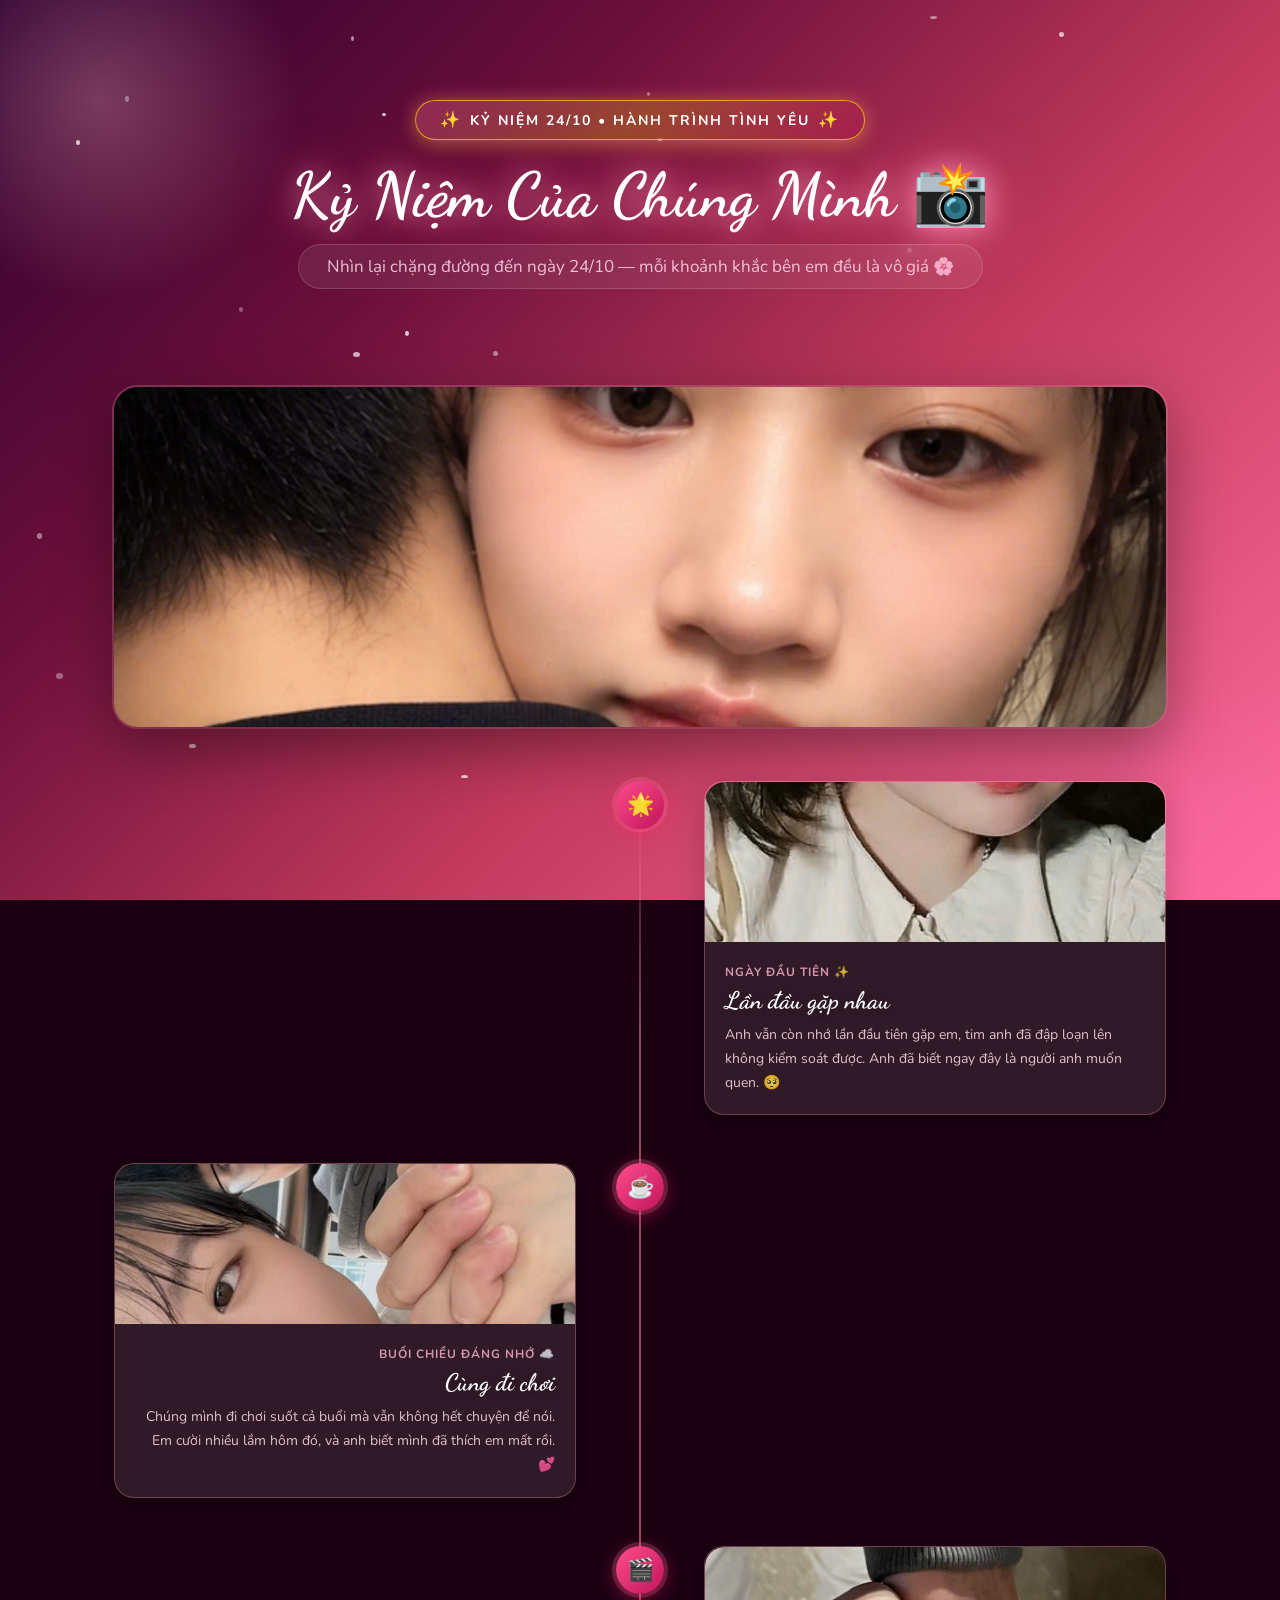
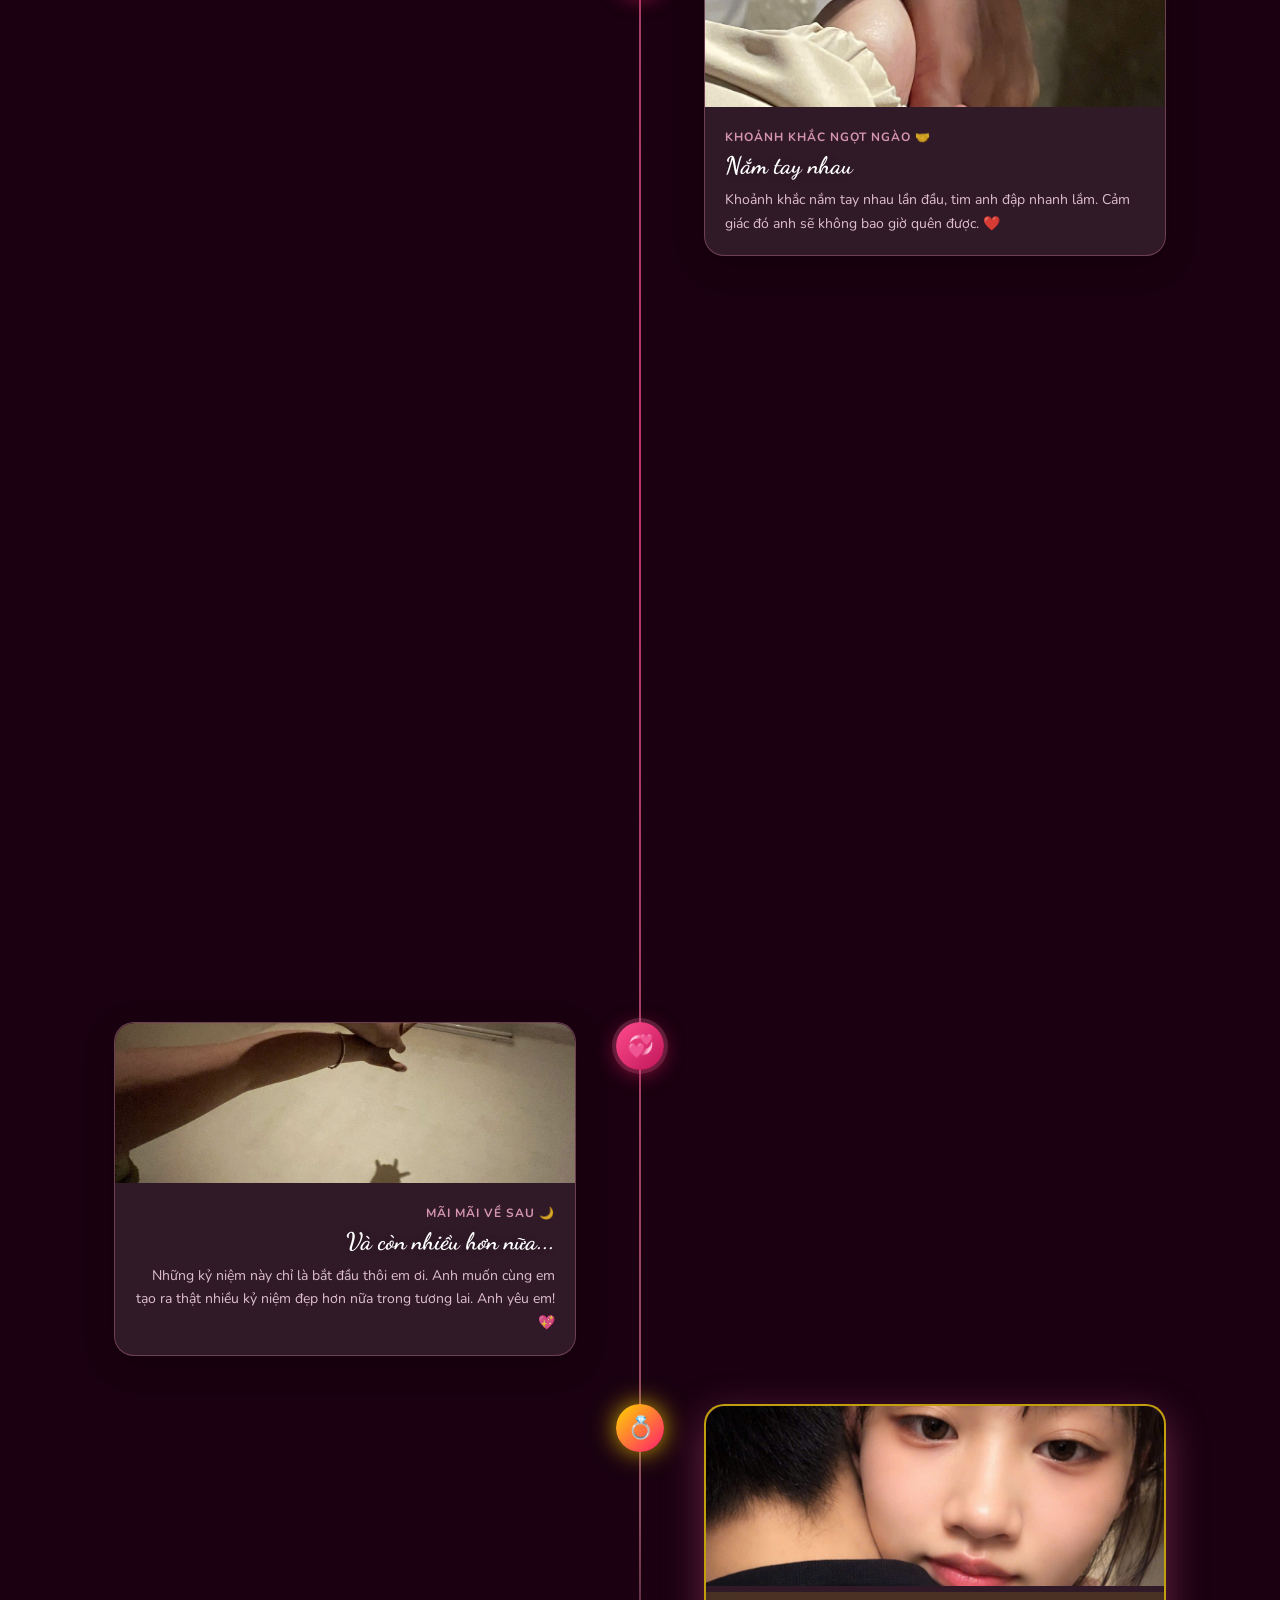
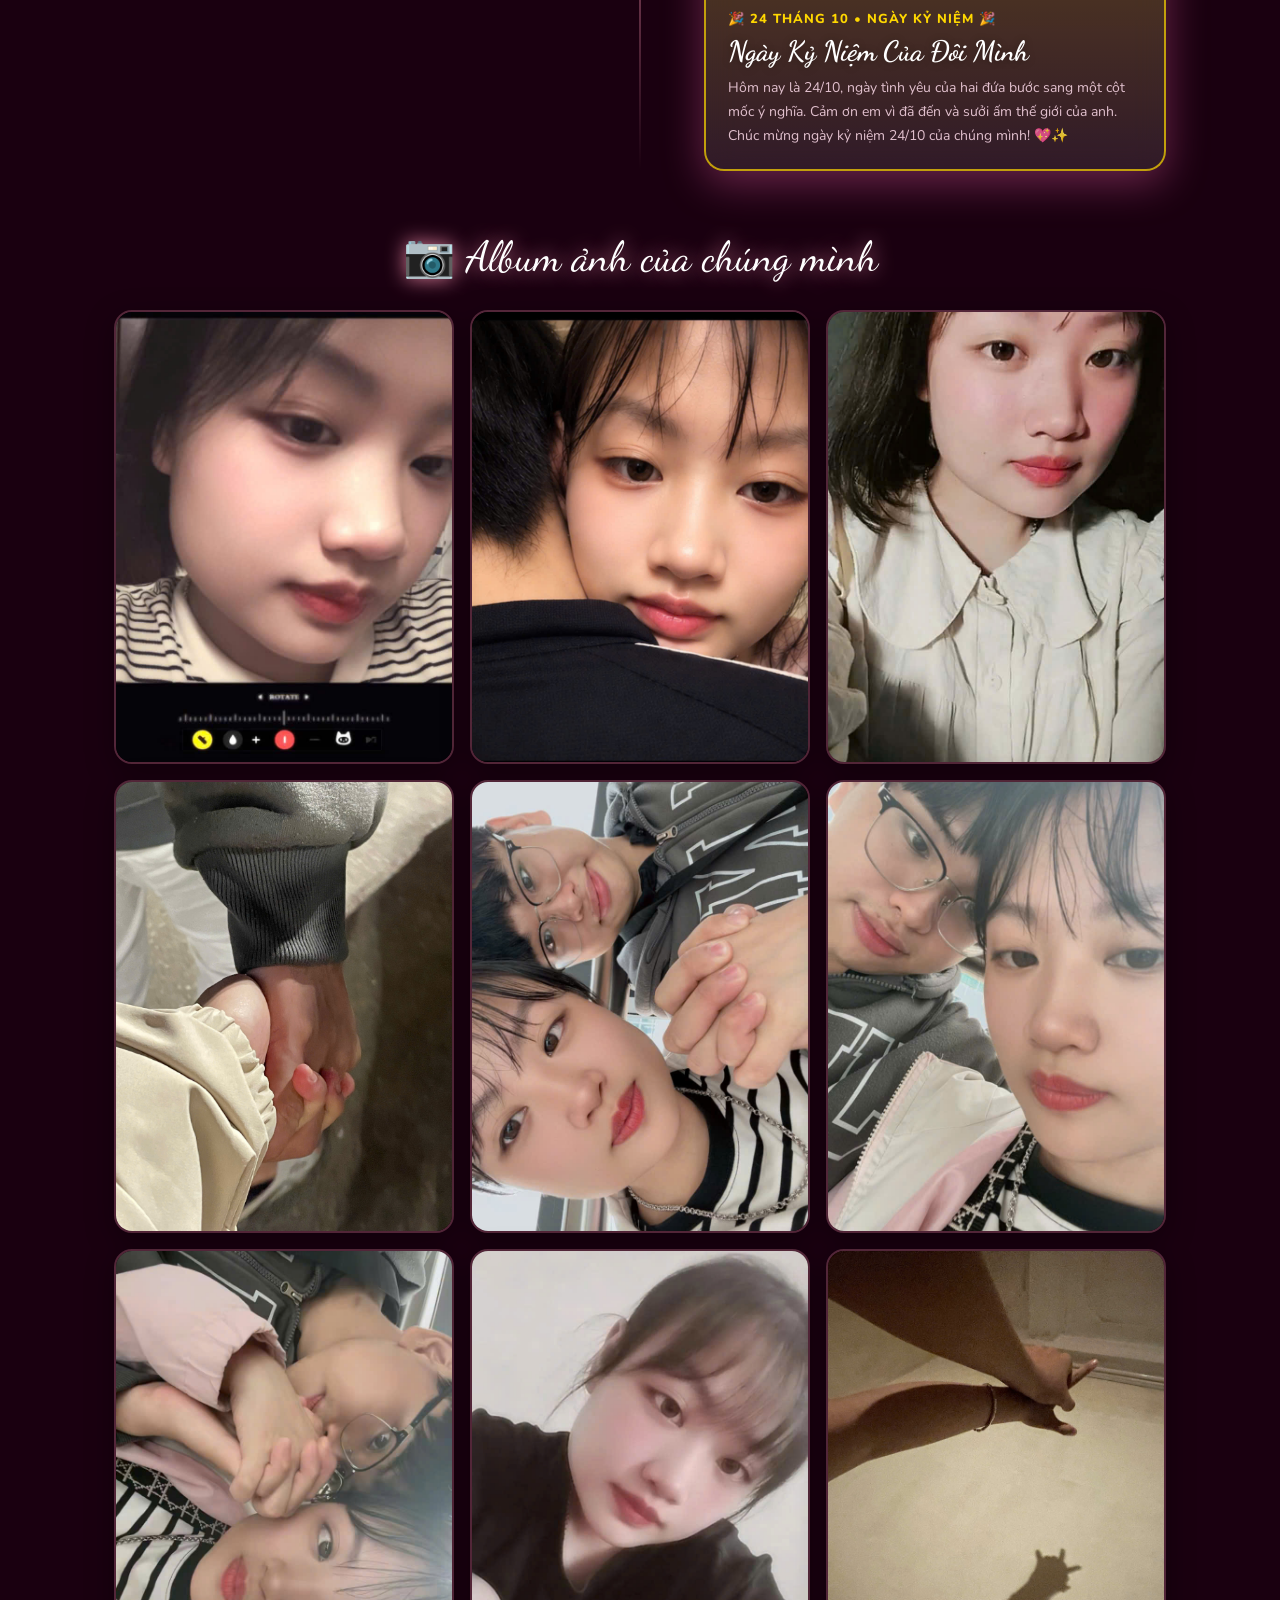
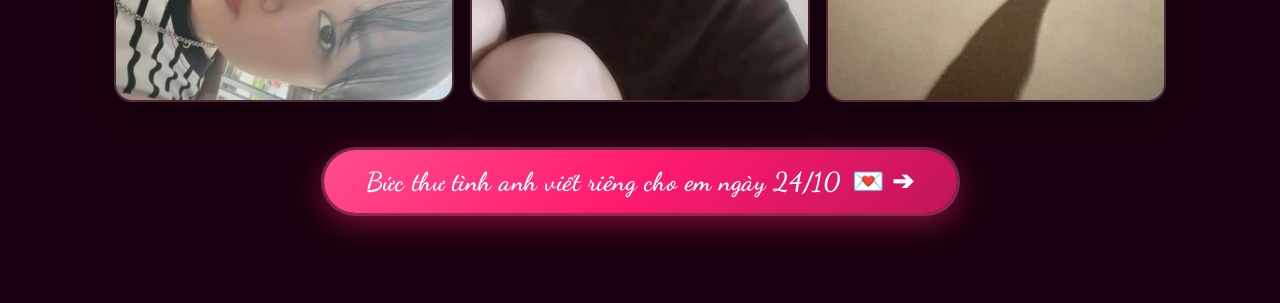
==== memories.html @ 529bf3c8 "Updated DE v1.3" ====
<!DOCTYPE html>
<html lang="vi">
<head>
  <title>📸 Kỷ niệm của chúng mình</title>
  <style>
    .gallery-section { margin-top: 60px; }
    .gallery-title {
      font-family: 'Dancing Script', cursive;
      font-size: 42px;
      color: #fff;
      text-align: center;
      margin-bottom: 28px;
      text-shadow: 0 0 20px rgba(255,150,180,0.8);
    }
    .photo-grid {
      display: grid;
      grid-template-columns: repeat(3, 1fr);
      gap: 16px;
    }
    .photo-item {
      position: relative;
      border-radius: 18px;
      overflow: hidden;
      aspect-ratio: 3/4;
      cursor: pointer;
      box-shadow: 0 8px 28px rgba(0,0,0,0.35);
      border: 2px solid rgba(255,150,180,0.25);
      transition: transform 0.4s cubic-bezier(0.34,1.56,0.64,1), box-shadow 0.4s ease, border-color 0.3s;
    }
    .photo-item:hover {
      transform: scale(1.04) translateY(-6px);
      box-shadow: 0 20px 50px rgba(255,30,110,0.35);
      border-color: rgba(255,150,180,0.7);
      z-index: 2;
    }
    .photo-item img {
      width: 100%; height: 100%;
      object-fit: cover;
      transition: transform 0.5s ease;
    }
    .photo-item:hover img { transform: scale(1.08); }
    .photo-item .photo-overlay {
      position: absolute;
      inset: 0;
      background: linear-gradient(to top, rgba(120,0,50,0.6) 0%, transparent 50%);
      opacity: 0;
      transition: opacity 0.3s ease;
      display: flex;
      align-items: flex-end;
      padding: 16px;
    }
    .photo-item:hover .photo-overlay { opacity: 1; }
    .photo-overlay span {
      font-size: 20px;
      color: #fff;
      font-family: 'Dancing Script', cursive;
      text-shadow: 0 1px 4px rgba(0,0,0,0.4);
    }
    /* Lightbox */
    .lightbox {
      position: fixed; inset: 0;
      background: rgba(10,0,10,0.92);
      z-index: 9999;
      display: none;
      align-items: center;
      justify-content: center;
      padding: 24px;
    }
    .lightbox.open { display: flex; }
    .lightbox img {
      max-width: 88vw;
      max-height: 88vh;
      border-radius: 20px;
      object-fit: contain;
      box-shadow: 0 30px 80px rgba(0,0,0,0.6);
      animation: lbFadeIn 0.3s ease;
    }
    @keyframes lbFadeIn { from { opacity:0; transform: scale(0.9); } to { opacity:1; transform: scale(1); } }
    .lightbox-close {
      position: absolute; top: 24px; right: 32px;
      font-size: 36px; color: #fff; cursor: pointer;
      opacity: 0.7; transition: opacity 0.2s;
    }
    .lightbox-close:hover { opacity: 1; }
    .lightbox-prev, .lightbox-next {
      position: absolute;
      top: 50%; transform: translateY(-50%);
      font-size: 40px; color: #fff;
      cursor: pointer; opacity: 0.7;
      transition: opacity 0.2s, transform 0.2s;
      background: rgba(255,255,255,0.1);
      border-radius: 50%; width: 56px; height: 56px;
      display: flex; align-items: center; justify-content: center;
      backdrop-filter: blur(8px);
    }
    .lightbox-prev { left: 24px; }
    .lightbox-next { right: 24px; }
    .lightbox-prev:hover { opacity:1; transform: translateY(-50%) scale(1.1); }
    .lightbox-next:hover { opacity:1; transform: translateY(-50%) scale(1.1); }
    @media (max-width: 600px) {
      .photo-grid { grid-template-columns: repeat(2, 1fr); gap: 10px; }
    }
  </style>
  <meta charset="utf-8" />
  <meta name="viewport" content="width=device-width, initial-scale=1, shrink-to-fit=no" />
  <meta name="description" content="Những kỷ niệm đẹp của chúng mình bên nhau" />
  <link rel="preconnect" href="https://fonts.googleapis.com" />
  <link rel="preconnect" href="https://fonts.gstatic.com" crossorigin />
  <link href="https://fonts.googleapis.com/css2?family=Dancing+Script:wght@400;600;700&family=Nunito:wght@300;400;600;700&display=swap" rel="stylesheet" />
  <link rel="stylesheet" href="css/style.css" />
</head>
<body>
  <div class="wrapper">
    <div id="bg"></div>
    <div class="hearts-container" id="heartsContainer"></div>
    <div id="petalsContainer"></div>

    <!-- Navigation -->
    <nav class="love-nav">
      <a href="index.html" id="nav-home">🏠 <span class="nav-label">Trang chủ</span></a>
      <a href="reasons.html" id="nav-reasons">💝 <span class="nav-label">Lý do</span></a>
      <a href="memories.html" class="active" id="nav-memories">📸 <span class="nav-label">Kỷ niệm</span></a>
      <a href="letter.html" id="nav-letter">💌 <span class="nav-label">Thư tình</span></a>
      <a href="promise.html" id="nav-promise">🌹 <span class="nav-label">Lời hứa</span></a>
    </nav>

    <div class="page-container">
      <div class="page-title-wrap">
        <div class="anniversary-badge">
          <span class="badge-sparkle">✨</span>
          <span>KỶ NIỆM 24/10 • HÀNH TRÌNH TÌNH YÊU</span>
          <span class="badge-sparkle">✨</span>
        </div>
        <h1 class="page-title">Kỷ Niệm Của Chúng Mình 📸</h1>
        <span class="page-subtitle">Nhìn lại chặng đường đến ngày 24/10 — mỗi khoảnh khắc bên em đều là vô giá 🌸</span>
      </div>

      <!-- Hero image - ảnh ôm nhau đẹp nhất -->
      <img src="img/p2.jpg" alt="Kỷ niệm đẹp của chúng mình" class="memory-hero" />

      <!-- Timeline -->
      <ul class="timeline" id="timeline">

        <li class="timeline-item">
          <div class="timeline-dot">🌟</div>
          <div class="timeline-content" style="overflow:hidden; padding:0;">
            <img src="img/p3.jpg" style="width:100%;height:160px;object-fit:cover;border-radius:20px 20px 0 0;" alt="" />
            <div style="padding:16px 20px 20px;">
            <div class="timeline-date">Ngày đầu tiên ✨</div>
            <div class="timeline-title">Lần đầu gặp nhau</div>
            <div class="timeline-text">Anh vẫn còn nhớ lần đầu tiên gặp em, tim anh đã đập loạn lên không kiểm soát được. Anh đã biết ngay đây là người anh muốn quen. 🥺</div>
            </div>
          </div>
        </li>

        <li class="timeline-item">
          <div class="timeline-dot">☕</div>
          <div class="timeline-content" style="overflow:hidden; padding:0;">
            <img src="img/p5.jpg" style="width:100%;height:160px;object-fit:cover;border-radius:20px 20px 0 0;" alt="" />
            <div style="padding:16px 20px 20px;">
            <div class="timeline-date">Buổi chiều đáng nhớ ☁️</div>
            <div class="timeline-title">Cùng đi chơi</div>
            <div class="timeline-text">Chúng mình đi chơi suốt cả buổi mà vẫn không hết chuyện để nói. Em cười nhiều lắm hôm đó, và anh biết mình đã thích em mất rồi. 💕</div>
            </div>
          </div>
        </li>

        <li class="timeline-item">
          <div class="timeline-dot">🎬</div>
          <div class="timeline-content" style="overflow:hidden; padding:0;">
            <img src="img/p4.jpg" style="width:100%;height:160px;object-fit:cover;border-radius:20px 20px 0 0;" alt="" />
            <div style="padding:16px 20px 20px;">
            <div class="timeline-date">Khoảnh khắc ngọt ngào 🤝</div>
            <div class="timeline-title">Nắm tay nhau</div>
            <div class="timeline-text">Khoảnh khắc nắm tay nhau lần đầu, tim anh đập nhanh lắm. Cảm giác đó anh sẽ không bao giờ quên được. ❤️</div>
            </div>
          </div>
        </li>

        <li class="timeline-item">
          <div class="timeline-dot">🌅</div>
          <div class="timeline-content" style="overflow:hidden; padding:0;">
            <img src="img/p6.jpg" style="width:100%;height:160px;object-fit:cover;border-radius:20px 20px 0 0;" alt="" />
            <div style="padding:16px 20px 20px;">
            <div class="timeline-date">Selfie đôi 📸</div>
            <div class="timeline-title">Chụp ảnh cùng nhau</div>
            <div class="timeline-text">Mỗi tấm ảnh chụp cùng em đều là kỷ niệm quý giá với anh. Em trong ảnh nào cũng đẹp, anh chụp mãi không chán. 🌸</div>
            </div>
          </div>
        </li>

        <li class="timeline-item">
          <div class="timeline-dot">🎂</div>
          <div class="timeline-content" style="overflow:hidden; padding:0;">
            <img src="img/p7.jpg" style="width:100%;height:160px;object-fit:cover;border-radius:20px 20px 0 0;" alt="" />
            <div style="padding:16px 20px 20px;">
            <div class="timeline-date">Khoảnh khắc hạnh phúc 🥳</div>
            <div class="timeline-title">Những chuyến đi cùng nhau</div>
            <div class="timeline-text">Mỗi chuyến đi cùng em đều là một cuộc phiêu lưu nhỏ tuyệt vời. Anh muốn cùng em đi thật nhiều nơi hơn nữa. 🎁✨</div>
            </div>
          </div>
        </li>

        <li class="timeline-item">
          <div class="timeline-dot">💞</div>
          <div class="timeline-content" style="overflow:hidden; padding:0;">
            <img src="img/p9.jpg" style="width:100%;height:160px;object-fit:cover;border-radius:20px 20px 0 0;" alt="" />
            <div style="padding:16px 20px 20px;">
            <div class="timeline-date">Mãi mãi về sau 🌙</div>
            <div class="timeline-title">Và còn nhiều hơn nữa...</div>
            <div class="timeline-text">Những kỷ niệm này chỉ là bắt đầu thôi em ơi. Anh muốn cùng em tạo ra thật nhiều kỷ niệm đẹp hơn nữa trong tương lai. Anh yêu em! 💖</div>
            </div>
          </div>
        </li>

        <li class="timeline-item">
          <div class="timeline-dot" style="background:linear-gradient(135deg, #ffd700, #ff1a6e); box-shadow:0 0 25px rgba(255,215,0,0.8);">💍</div>
          <div class="timeline-content" style="overflow:hidden; padding:0; border:2px solid rgba(255,215,0,0.7); box-shadow:0 12px 40px rgba(255,105,180,0.35);">
            <img src="img/p2.jpg" style="width:100%;height:180px;object-fit:cover;border-radius:20px 20px 0 0;" alt="Kỷ niệm 24/10" />
            <div style="padding:18px 22px 22px; background:linear-gradient(to bottom, rgba(255,215,0,0.12), transparent);">
              <div class="timeline-date" style="color:#ffd700; font-size:13px; font-weight:800;">🎉 24 THÁNG 10 • NGÀY KỶ NIỆM 🎉</div>
              <div class="timeline-title" style="color:#fff; font-size:28px;">Ngày Kỷ Niệm Của Đôi Mình</div>
              <div class="timeline-text">Hôm nay là 24/10, ngày tình yêu của hai đứa bước sang một cột mốc ý nghĩa. Cảm ơn em vì đã đến và sưởi ấm thế giới của anh. Chúc mừng ngày kỷ niệm 24/10 của chúng mình! 💖✨</div>
            </div>
          </div>
        </li>

      </ul>

      <!-- Photo Gallery -->
      <div class="gallery-section">
        <div class="gallery-title">📷 Album ảnh của chúng mình</div>
        <div class="photo-grid">
          <div class="photo-item" onclick="openLightbox(0)">
            <img src="img/p1.jpg" alt="Ảnh 1" />
            <div class="photo-overlay"><span>💕</span></div>
          </div>
          <div class="photo-item" onclick="openLightbox(1)">
            <img src="img/p2.jpg" alt="Ảnh 2" />
            <div class="photo-overlay"><span>🤗</span></div>
          </div>
          <div class="photo-item" onclick="openLightbox(2)">
            <img src="img/p3.jpg" alt="Ảnh 3" />
            <div class="photo-overlay"><span>🌸</span></div>
          </div>
          <div class="photo-item" onclick="openLightbox(3)">
            <img src="img/p4.jpg" alt="Ảnh 4" />
            <div class="photo-overlay"><span>🤝</span></div>
          </div>
          <div class="photo-item" onclick="openLightbox(4)">
            <img src="img/p5.jpg" alt="Ảnh 5" />
            <div class="photo-overlay"><span>💑</span></div>
          </div>
          <div class="photo-item" onclick="openLightbox(5)">
            <img src="img/p6.jpg" alt="Ảnh 6" />
            <div class="photo-overlay"><span>📸</span></div>
          </div>
          <div class="photo-item" onclick="openLightbox(6)">
            <img src="img/p7.jpg" alt="Ảnh 7" />
            <div class="photo-overlay"><span>✨</span></div>
          </div>
          <div class="photo-item" onclick="openLightbox(7)">
            <img src="img/p8.jpg" alt="Ảnh 8" />
            <div class="photo-overlay"><span>💖</span></div>
          </div>
          <div class="photo-item" onclick="openLightbox(8)">
            <img src="img/p9.jpg" alt="Ảnh 9" />
            <div class="photo-overlay"><span>🌙</span></div>
          </div>
        </div>
      </div>

      <div class="next-step-wrap">
        <a href="letter.html" class="next-step-btn">
          <span>Bức thư tình anh viết riêng cho em ngày 24/10</span> 💌 ➔
        </a>
      </div>
    </div>

    <!-- Lightbox -->
    <div class="lightbox" id="lightbox" onclick="closeLightbox(event)">
      <span class="lightbox-close" onclick="closeLightbox()">&times;</span>
      <span class="lightbox-prev" onclick="event.stopPropagation(); changePhoto(-1)">&#8249;</span>
      <img id="lightboxImg" src="" alt="" />
      <span class="lightbox-next" onclick="event.stopPropagation(); changePhoto(1)">&#8250;</span>
    </div>
  </div>

  <script src="js/particles.js"></script>
  <script>
    // Scroll reveal for timeline items
    const items = document.querySelectorAll('.timeline-item');
    const observer = new IntersectionObserver((entries) => {
      entries.forEach(entry => {
        if (entry.isIntersecting) entry.target.classList.add('visible');
      });
    }, { threshold: 0.15 });
    items.forEach((item, i) => {
      item.style.transitionDelay = (i * 0.1) + 's';
      observer.observe(item);
    });

    // Lightbox
    const photos = ['img/p1.jpg','img/p2.jpg','img/p3.jpg','img/p4.jpg','img/p5.jpg','img/p6.jpg','img/p7.jpg','img/p8.jpg','img/p9.jpg'];
    let currentPhoto = 0;

    function openLightbox(idx) {
      currentPhoto = idx;
      document.getElementById('lightboxImg').src = photos[idx];
      document.getElementById('lightbox').classList.add('open');
      document.body.style.overflow = 'hidden';
    }
    function closeLightbox(e) {
      if (!e || e.target === document.getElementById('lightbox') || e.target.classList.contains('lightbox-close')) {
        document.getElementById('lightbox').classList.remove('open');
        document.body.style.overflow = '';
      }
    }
    function changePhoto(dir) {
      currentPhoto = (currentPhoto + dir + photos.length) % photos.length;
      const img = document.getElementById('lightboxImg');
      img.style.opacity = '0';
      setTimeout(() => {
        img.src = photos[currentPhoto];
        img.style.opacity = '1';
        img.style.transition = 'opacity 0.2s';
      }, 150);
    }
    document.addEventListener('keydown', (e) => {
      if (document.getElementById('lightbox').classList.contains('open')) {
        if (e.key === 'ArrowRight') changePhoto(1);
        if (e.key === 'ArrowLeft') changePhoto(-1);
        if (e.key === 'Escape') closeLightbox({ target: document.getElementById('lightbox') });
      }
    });
  </script>
</body>
</html>
---- css/style.css ----
/* ===== IMPORT FONTS ===== */
@import url('https://fonts.googleapis.com/css2?family=Dancing+Script:wght@400;600;700&family=Nunito:wght@300;400;600;700&display=swap');

/* ===== RESET & BASE ===== */
*, *::before, *::after { box-sizing: border-box; margin: 0; padding: 0; }

body {
  font-family: 'Nunito', sans-serif;
  overflow-x: hidden;
  background: #1a0010;
  min-height: 100vh;
}

/* ===== BACKGROUND ===== */
#bg {
  position: fixed;
  top: 0; right: 0; bottom: 0; left: 0;
  z-index: 0;
  background: linear-gradient(135deg, #2d0030 0%, #6b0f3a 30%, #c0395c 60%, #ff6b9d 100%);
  overflow: hidden;
}
#bg::before {
  content: '';
  position: absolute;
  width: 400px; height: 400px;
  background: radial-gradient(circle, rgba(255,182,193,0.3) 0%, transparent 70%);
  border-radius: 50%;
  top: -100px; left: -100px;
  animation: floatBokeh1 8s ease-in-out infinite;
}
#bg::after {
  content: '';
  position: absolute;
  width: 300px; height: 300px;
  background: radial-gradient(circle, rgba(255,105,180,0.25) 0%, transparent 70%);
  border-radius: 50%;
  bottom: -80px; right: -80px;
  animation: floatBokeh2 10s ease-in-out infinite;
}
@keyframes floatBokeh1 {
  0%, 100% { transform: translate(0,0) scale(1); }
  50% { transform: translate(80px, 60px) scale(1.2); }
}
@keyframes floatBokeh2 {
  0%, 100% { transform: translate(0,0) scale(1); }
  50% { transform: translate(-60px, -80px) scale(1.3); }
}

/* ===== FLOATING PARTICLES ===== */
.hearts-container {
  position: fixed;
  top: 0; left: 0;
  width: 100%; height: 100%;
  pointer-events: none;
  z-index: 1;
  overflow: hidden;
}
.heart-particle {
  position: absolute;
  bottom: -50px;
  font-size: 20px;
  opacity: 0;
  animation: floatHeart linear infinite;
  user-select: none;
}
@keyframes floatHeart {
  0%   { transform: translateY(0) rotate(0deg) scale(0.8); opacity: 0; }
  10%  { opacity: 0.8; }
  80%  { opacity: 0.6; }
  100% { transform: translateY(-110vh) rotate(360deg) scale(1.2); opacity: 0; }
}
.sparkle {
  position: absolute;
  border-radius: 50%;
  background: #fff;
  pointer-events: none;
  animation: sparkleAnim 2s ease-in-out infinite;
}
@keyframes sparkleAnim {
  0%, 100% { transform: scale(0); opacity: 0; }
  50% { transform: scale(1); opacity: 1; }
}
.petal {
  position: fixed;
  pointer-events: none;
  font-size: 18px;
  opacity: 0;
  z-index: 1;
  animation: fallPetal linear infinite;
}
@keyframes fallPetal {
  0% { transform: translateY(-30px) rotate(0deg); opacity: 0; }
  10% { opacity: 0.7; }
  90% { opacity: 0.5; }
  100% { transform: translateY(110vh) rotate(540deg); opacity: 0; }
}

/* ===== PRELOADER ===== */
#preloader {
  position: fixed;
  top: 0; left: 0; right: 0; bottom: 0;
  background: linear-gradient(135deg, #ff6b9d, #c0395c, #6b0f3a);
  z-index: 9999999;
  display: flex;
  flex-direction: column;
  align-items: center;
  justify-content: center;
  gap: 20px;
}
#preloader .preloader-text {
  font-family: 'Dancing Script', cursive;
  color: #fff;
  font-size: 28px;
  animation: pulseText 1s ease-in-out infinite;
  text-shadow: 0 0 20px rgba(255,255,255,0.6);
}
@keyframes pulseText {
  0%, 100% { opacity: 0.6; transform: scale(1); }
  50% { opacity: 1; transform: scale(1.05); }
}
.heart-loader {
  width: 60px; height: 55px;
  position: relative;
  animation: heartBeat 0.8s ease-in-out infinite;
}
.heart-loader::before,
.heart-loader::after {
  content: '';
  position: absolute;
  top: 0; left: 30px;
  width: 30px; height: 48px;
  background: #fff;
  border-radius: 30px 30px 0 0;
  transform: rotate(-45deg);
  transform-origin: 0 100%;
}
.heart-loader::after {
  left: 0;
  transform: rotate(45deg);
  transform-origin: 100% 100%;
}
@keyframes heartBeat {
  0%, 100% { transform: scale(1); }
  14% { transform: scale(1.2); }
  28% { transform: scale(1); }
  42% { transform: scale(1.15); }
  70% { transform: scale(1); }
}
.spinner { display: none; }

/* ===== NAVIGATION ===== */
.love-nav {
  position: fixed;
  top: 18px;
  left: 50%;
  transform: translateX(-50%);
  z-index: 200;
  display: flex;
  gap: 4px;
  background: rgba(30, 0, 20, 0.45);
  backdrop-filter: blur(20px);
  -webkit-backdrop-filter: blur(20px);
  border: 1px solid rgba(255, 150, 180, 0.3);
  border-radius: 50px;
  padding: 6px 10px;
  box-shadow: 0 8px 32px rgba(0,0,0,0.3), inset 0 1px 0 rgba(255,255,255,0.1);
  white-space: nowrap;
}
.love-nav a {
  color: rgba(255, 210, 230, 0.85);
  text-decoration: none;
  font-family: 'Nunito', sans-serif;
  font-size: 13px;
  font-weight: 700;
  padding: 8px 14px;
  border-radius: 50px;
  transition: all 0.3s cubic-bezier(0.34,1.56,0.64,1);
  display: flex;
  align-items: center;
  gap: 5px;
  letter-spacing: 0.3px;
}
.love-nav a:hover {
  background: rgba(255, 77, 141, 0.35);
  color: #fff;
  transform: translateY(-1px);
}
.love-nav a.active {
  background: linear-gradient(135deg, rgba(255,77,141,0.7), rgba(192,21,90,0.7));
  color: #fff;
  box-shadow: 0 4px 15px rgba(255,30,110,0.3);
}

/* ===== WRAPPER ===== */
.wrapper {
  position: relative;
  width: 100vw;
  min-height: 100vh;
}

/* ===== HOME PAGE CONTENT ===== */
.content {
  position: relative;
  z-index: 3;
  width: 100%;
  height: 100vh;
  display: flex;
  flex-direction: column;
  align-items: center;
  justify-content: flex-start;
  padding-top: 60px;
}

/* ===== ANNIVERSARY BADGE ===== */
.anniversary-badge {
  display: inline-flex;
  align-items: center;
  gap: 8px;
  background: linear-gradient(135deg, rgba(255, 107, 157, 0.3), rgba(255, 215, 0, 0.25), rgba(192, 21, 90, 0.35));
  border: 1px solid rgba(255, 215, 0, 0.7);
  backdrop-filter: blur(12px);
  -webkit-backdrop-filter: blur(12px);
  padding: 8px 24px;
  border-radius: 50px;
  color: #fff;
  font-family: 'Nunito', sans-serif;
  font-size: 14px;
  font-weight: 700;
  letter-spacing: 2px;
  text-transform: uppercase;
  margin-bottom: 18px;
  box-shadow: 0 4px 20px rgba(255, 215, 0, 0.3), 0 0 20px rgba(255, 105, 180, 0.3);
  animation: badgeShine 3s ease-in-out infinite;
}
@keyframes badgeShine {
  0%, 100% {
    box-shadow: 0 4px 20px rgba(255, 215, 0, 0.3), 0 0 20px rgba(255, 105, 180, 0.3);
    border-color: rgba(255, 215, 0, 0.6);
  }
  50% {
    box-shadow: 0 6px 30px rgba(255, 215, 0, 0.6), 0 0 35px rgba(255, 105, 180, 0.7);
    border-color: rgba(255, 240, 160, 1);
  }
}
.badge-sparkle {
  color: #ffd700;
  font-size: 16px;
  display: inline-block;
  animation: sparkleTwinkle 1.5s ease-in-out infinite alternate;
}
@keyframes sparkleTwinkle {
  from { transform: scale(0.8) rotate(0deg); opacity: 0.7; }
  to { transform: scale(1.25) rotate(20deg); opacity: 1; }
}
header { text-align: center; padding: 0 20px; position: relative; }
header::before {
  content: '🌸'; position: absolute; top: -10px; left: -30px;
  font-size: 30px; animation: wobble 3s ease-in-out infinite;
}
header::after {
  content: '🌸'; position: absolute; top: -10px; right: -30px;
  font-size: 30px; animation: wobble 3s ease-in-out infinite reverse;
}
@keyframes wobble {
  0%, 100% { transform: rotate(-10deg) scale(1); }
  50% { transform: rotate(10deg) scale(1.15); }
}
#text3 {
  font-family: 'Dancing Script', cursive;
  font-size: clamp(36px, 4.5vw, 56px);
  font-weight: 700;
  color: #fff;
  text-shadow: 0 0 20px rgba(255,150,180,0.9), 0 0 40px rgba(255,105,155,0.6), 2px 2px 0 rgba(180,0,80,0.4);
  margin-bottom: 14px;
  line-height: 1.25;
  animation: glowPulse 2.5s ease-in-out infinite;
}
@keyframes glowPulse {
  0%, 100% { text-shadow: 0 0 20px rgba(255,150,180,0.9), 0 0 40px rgba(255,105,155,0.6), 2px 2px 0 rgba(180,0,80,0.4); }
  50% { text-shadow: 0 0 30px rgba(255,200,220,1), 0 0 60px rgba(255,105,155,0.9), 0 0 80px rgba(255,50,120,0.5), 2px 2px 0 rgba(180,0,80,0.4); }
}
#text4 {
  font-family: 'Nunito', sans-serif;
  font-size: 17px;
  font-weight: 400;
  color: rgba(255, 220, 235, 0.95);
  text-shadow: 0 1px 8px rgba(0,0,0,0.4);
  max-width: 620px;
  line-height: 1.6;
  background: rgba(255,255,255,0.08);
  backdrop-filter: blur(8px);
  border: 1px solid rgba(255,255,255,0.15);
  border-radius: 20px;
  padding: 14px 28px;
  margin: 0 auto;
}
#yes {
  position: absolute;
  display: inline-flex;
  align-items: center;
  gap: 8px;
  left: 54%; top: 62vh;
  background: linear-gradient(135deg, #ff4d8d, #ff1a6e, #c0155a);
  color: #fff;
  border: none;
  border-radius: 50px;
  font-family: 'Dancing Script', cursive;
  font-size: 24px;
  font-weight: 700;
  padding: 16px 38px;
  cursor: pointer;
  box-shadow: 0 8px 30px rgba(255, 30, 110, 0.6), 0 0 0 3px rgba(255,100,160,0.3), inset 0 1px 0 rgba(255,255,255,0.2);
  transition: all 0.3s cubic-bezier(0.34,1.56,0.64,1);
  animation: yesFloat 2s ease-in-out infinite;
  -webkit-transition: all 0.3s ease-out;
  text-shadow: 0 1px 4px rgba(0,0,0,0.2);
  z-index: 10;
}
@keyframes yesFloat {
  0%, 100% { transform: translateY(0px); }
  50% { transform: translateY(-6px); }
}
#yes:hover {
  transform: translateY(-8px) scale(1.08);
  box-shadow: 0 16px 40px rgba(255, 30, 110, 0.8), 0 0 0 5px rgba(255,100,160,0.4), inset 0 1px 0 rgba(255,255,255,0.3);
  animation: none;
}
#yes::before { content: '💖'; font-size: 20px; animation: heartBeatBtn 1s ease-in-out infinite; }
@keyframes heartBeatBtn {
  0%, 100% { transform: scale(1); }
  50% { transform: scale(1.3); }
}
#no {
  position: absolute;
  display: inline-flex;
  align-items: center;
  gap: 8px;
  left: 28%; top: 62vh;
  background: rgba(255,255,255,0.12);
  backdrop-filter: blur(12px);
  color: rgba(255,220,235,0.95);
  border: 2px solid rgba(255,150,180,0.4);
  border-radius: 50px;
  font-family: 'Nunito', sans-serif;
  font-size: 18px;
  font-weight: 600;
  padding: 16px 34px;
  cursor: pointer;
  box-shadow: 0 4px 20px rgba(0,0,0,0.2);
  transition: all 0.1s ease-out;
  -webkit-transition: all 0.1s ease-out;
  z-index: 10;
}
#no:hover {
  background: rgba(255,255,255,0.18);
  border-color: rgba(255,150,180,0.7);
}

/* ===== SWEETALERT2 ===== */
.swal2-popup {
  border-radius: 24px !important;
  background: linear-gradient(145deg, #fff5f8, #ffe0ec) !important;
  box-shadow: 0 25px 60px rgba(200,0,80,0.3), 0 0 0 1px rgba(255,150,180,0.3) !important;
  overflow: hidden !important;
}
.swal2-title {
  font-family: 'Dancing Script', cursive !important;
  font-size: 32px !important;
  color: #c0155a !important;
}
.swal2-content, .swal2-html-container {
  font-family: 'Nunito', sans-serif !important;
  color: #7a2040 !important;
  font-size: 16px !important;
}
.swal2-confirm {
  font-family: 'Nunito', sans-serif !important;
  font-weight: 700 !important;
  border-radius: 50px !important;
  padding: 12px 30px !important;
  font-size: 16px !important;
  background: linear-gradient(135deg, #ff4d8d, #ff1a6e) !important;
  box-shadow: 0 6px 20px rgba(255,30,110,0.4) !important;
}
.swal2-image { border-radius: 16px !important; box-shadow: 0 8px 24px rgba(200,0,80,0.2) !important; }
.form-control {
  border: 2px solid rgba(255,100,160,0.4) !important;
  border-radius: 12px !important;
  padding: 12px 16px !important;
  font-family: 'Nunito', sans-serif !important;
  font-size: 16px !important;
  background: rgba(255,255,255,0.8) !important;
  color: #7a2040 !important;
  width: 100%;
}
.form-control:focus { border-color: #ff4d8d !important; box-shadow: 0 0 0 3px rgba(255,77,141,0.2) !important; }
.form-control::placeholder { color: rgba(180,80,120,0.5) !important; }

/* ===== SHARED PAGE LAYOUT ===== */
.page-container {
  position: relative;
  z-index: 3;
  max-width: 1100px;
  margin: 0 auto;
  padding: 100px 24px 60px;
}
.page-title {
  font-family: 'Dancing Script', cursive;
  font-size: 62px;
  font-weight: 700;
  color: #fff;
  text-align: center;
  text-shadow: 0 0 30px rgba(255,150,180,0.9), 0 0 60px rgba(255,105,155,0.5);
  margin-bottom: 12px;
  animation: glowPulse 2.5s ease-in-out infinite;
}
.page-subtitle {
  font-family: 'Nunito', sans-serif;
  font-size: 17px;
  color: rgba(255,220,235,0.85);
  text-align: center;
  margin-bottom: 50px;
  background: rgba(255,255,255,0.08);
  backdrop-filter: blur(8px);
  border: 1px solid rgba(255,255,255,0.15);
  border-radius: 50px;
  padding: 10px 28px;
  display: inline-block;
}
.page-title-wrap { text-align: center; margin-bottom: 48px; }

/* ===== FLIP CARDS (Reasons Page) ===== */
.cards-grid {
  display: grid;
  grid-template-columns: repeat(3, 1fr);
  gap: 24px;
}
.flip-card {
  height: 200px;
  perspective: 1000px;
  cursor: pointer;
}
.flip-card-inner {
  position: relative;
  width: 100%;
  height: 100%;
  transform-style: preserve-3d;
  transition: transform 0.7s cubic-bezier(0.34,1.56,0.64,1);
}
.flip-card:hover .flip-card-inner,
.flip-card.flipped .flip-card-inner {
  transform: rotateY(180deg);
}
.flip-front, .flip-back {
  position: absolute;
  width: 100%;
  height: 100%;
  backface-visibility: hidden;
  -webkit-backface-visibility: hidden;
  border-radius: 20px;
  display: flex;
  flex-direction: column;
  align-items: center;
  justify-content: center;
  padding: 24px;
}
.flip-front {
  background: rgba(255,255,255,0.1);
  backdrop-filter: blur(16px);
  border: 1px solid rgba(255,150,180,0.35);
  box-shadow: 0 8px 32px rgba(0,0,0,0.2), inset 0 1px 0 rgba(255,255,255,0.15);
}
.flip-front:hover { border-color: rgba(255,150,180,0.6); }
.flip-back {
  background: linear-gradient(135deg, rgba(255,77,141,0.85), rgba(192,21,90,0.85));
  backdrop-filter: blur(16px);
  border: 1px solid rgba(255,150,180,0.4);
  box-shadow: 0 8px 32px rgba(255,30,110,0.3);
  transform: rotateY(180deg);
}
.card-icon { font-size: 48px; margin-bottom: 12px; line-height: 1; }
.card-title {
  font-family: 'Dancing Script', cursive;
  font-size: 22px;
  font-weight: 700;
  color: #fff;
  text-align: center;
  text-shadow: 0 1px 4px rgba(0,0,0,0.2);
}
.card-desc {
  font-family: 'Nunito', sans-serif;
  font-size: 15px;
  color: rgba(255,240,248,0.95);
  text-align: center;
  line-height: 1.6;
}
.card-hint {
  font-size: 12px;
  color: rgba(255,220,235,0.6);
  margin-top: 8px;
  font-family: 'Nunito', sans-serif;
  animation: pulseText 2s ease-in-out infinite;
}

/* ===== TIMELINE (Memories Page) ===== */
.memory-hero {
  width: 100%;
  max-height: 340px;
  object-fit: cover;
  border-radius: 24px;
  margin-bottom: 48px;
  box-shadow: 0 20px 60px rgba(0,0,0,0.4), 0 0 0 2px rgba(255,150,180,0.3);
}
.timeline {
  position: relative;
  padding: 0;
  list-style: none;
}
.timeline::before {
  content: '';
  position: absolute;
  left: 50%;
  top: 0; bottom: 0;
  width: 2px;
  background: linear-gradient(to bottom, transparent, rgba(255,150,180,0.5) 10%, rgba(255,77,141,0.7) 50%, rgba(255,150,180,0.5) 90%, transparent);
  transform: translateX(-50%);
}
.timeline-item {
  display: flex;
  align-items: flex-start;
  margin-bottom: 48px;
  position: relative;
  opacity: 0;
  transform: translateY(30px);
  transition: all 0.6s ease;
}
.timeline-item.visible { opacity: 1; transform: translateY(0); }
.timeline-item:nth-child(odd) { flex-direction: row-reverse; }
.timeline-item:nth-child(odd) .timeline-content { margin-right: 0; margin-left: 40px; text-align: left; }
.timeline-item:nth-child(even) .timeline-content { margin-right: 40px; text-align: right; }
.timeline-dot {
  position: absolute;
  left: 50%;
  transform: translateX(-50%);
  width: 48px; height: 48px;
  border-radius: 50%;
  background: linear-gradient(135deg, #ff4d8d, #c0155a);
  display: flex; align-items: center; justify-content: center;
  font-size: 22px;
  box-shadow: 0 4px 20px rgba(255,30,110,0.5), 0 0 0 4px rgba(255,150,180,0.2);
  z-index: 2;
  flex-shrink: 0;
}
.timeline-content {
  width: calc(50% - 64px);
  background: rgba(255,255,255,0.1);
  backdrop-filter: blur(16px);
  border: 1px solid rgba(255,150,180,0.3);
  border-radius: 20px;
  padding: 20px 24px;
  box-shadow: 0 8px 32px rgba(0,0,0,0.2);
  transition: transform 0.3s ease, box-shadow 0.3s ease;
}
.timeline-content:hover {
  transform: translateY(-4px);
  box-shadow: 0 16px 40px rgba(255,30,110,0.2);
  border-color: rgba(255,150,180,0.5);
}
.timeline-date {
  font-family: 'Nunito', sans-serif;
  font-size: 12px;
  font-weight: 700;
  color: rgba(255,180,210,0.8);
  text-transform: uppercase;
  letter-spacing: 1px;
  margin-bottom: 6px;
}
.timeline-title {
  font-family: 'Dancing Script', cursive;
  font-size: 24px;
  font-weight: 700;
  color: #fff;
  margin-bottom: 8px;
  text-shadow: 0 1px 8px rgba(0,0,0,0.3);
}
.timeline-text {
  font-family: 'Nunito', sans-serif;
  font-size: 14px;
  color: rgba(255,220,235,0.85);
  line-height: 1.7;
}

/* ===== LOVE LETTER PAGE ===== */
.letter-wrap {
  display: flex;
  justify-content: center;
  align-items: flex-start;
  min-height: 70vh;
}
.letter-card {
  background: linear-gradient(150deg, #fff9f0, #fff0f5, #fff9f0);
  border-radius: 4px 4px 4px 4px;
  box-shadow:
    0 30px 80px rgba(0,0,0,0.4),
    0 0 0 1px rgba(255,150,180,0.3),
    8px 8px 0 rgba(200,0,80,0.08),
    16px 16px 0 rgba(200,0,80,0.04);
  padding: 56px 64px;
  max-width: 680px;
  width: 100%;
  position: relative;
  animation: letterReveal 0.8s cubic-bezier(0.34,1.56,0.64,1) both;
}
@keyframes letterReveal {
  from { opacity: 0; transform: translateY(40px) scale(0.95); }
  to { opacity: 1; transform: translateY(0) scale(1); }
}
.letter-card::before {
  content: '';
  position: absolute;
  top: 0; left: 0; right: 0;
  height: 6px;
  background: linear-gradient(90deg, #ff4d8d, #ff1a6e, #c0155a, #ff4d8d);
  background-size: 200%;
  animation: shimmerBar 3s linear infinite;
  border-radius: 4px 4px 0 0;
}
@keyframes shimmerBar {
  0% { background-position: 0% 0%; }
  100% { background-position: 200% 0%; }
}
.letter-decoration {
  text-align: center;
  font-size: 36px;
  margin-bottom: 20px;
  animation: heartBeat 1.2s ease-in-out infinite;
}
.letter-to {
  font-family: 'Dancing Script', cursive;
  font-size: 26px;
  font-weight: 700;
  color: #c0155a;
  margin-bottom: 24px;
}
.letter-body {
  font-family: 'Nunito', sans-serif;
  font-size: 16px;
  color: #5a1030;
  line-height: 2;
  position: relative;
}
.letter-body p { margin-bottom: 18px; }
.letter-body p:last-child { margin-bottom: 0; }
.letter-signature {
  font-family: 'Dancing Script', cursive;
  font-size: 28px;
  font-weight: 700;
  color: #c0155a;
  text-align: right;
  margin-top: 32px;
}
.letter-ps {
  font-family: 'Nunito', sans-serif;
  font-size: 13px;
  color: rgba(192,21,90,0.6);
  margin-top: 16px;
  font-style: italic;
}
.wax-seal {
  position: absolute;
  bottom: -24px;
  right: 48px;
  width: 64px; height: 64px;
  background: radial-gradient(circle at 35% 35%, #ff6b9d, #c0155a, #7a0035);
  border-radius: 50%;
  display: flex; align-items: center; justify-content: center;
  font-size: 26px;
  box-shadow: 0 4px 20px rgba(192,21,90,0.5), inset 0 2px 4px rgba(255,255,255,0.2);
  animation: sealWobble 4s ease-in-out infinite;
}
@keyframes sealWobble {
  0%, 100% { transform: rotate(-5deg); }
  50% { transform: rotate(5deg); }
}
.typewriter-cursor {
  display: inline-block;
  width: 2px; height: 1.1em;
  background: #c0155a;
  vertical-align: text-bottom;
  margin-left: 2px;
  animation: blink 0.8s step-end infinite;
}
@keyframes blink { 0%, 100% { opacity: 1; } 50% { opacity: 0; } }

/* ===== PROMISE PAGE ===== */
.promise-grid {
  display: grid;
  grid-template-columns: repeat(2, 1fr);
  gap: 20px;
  margin-bottom: 40px;
}
.promise-item {
  background: rgba(255,255,255,0.1);
  backdrop-filter: blur(16px);
  border: 1px solid rgba(255,150,180,0.3);
  border-radius: 20px;
  padding: 20px 24px;
  display: flex;
  align-items: center;
  gap: 16px;
  cursor: pointer;
  transition: all 0.4s cubic-bezier(0.34,1.56,0.64,1);
  user-select: none;
  opacity: 0;
  transform: translateX(-20px);
}
.promise-item.visible { opacity: 1; transform: translateX(0); }
.promise-item.checked {
  background: rgba(255,77,141,0.2);
  border-color: rgba(255,77,141,0.6);
  box-shadow: 0 8px 30px rgba(255,30,110,0.2);
}
.promise-item:hover {
  transform: translateY(-4px) scale(1.02);
  border-color: rgba(255,150,180,0.5);
  box-shadow: 0 12px 36px rgba(0,0,0,0.2);
}
.promise-checkbox {
  width: 36px; height: 36px;
  border-radius: 50%;
  border: 2px solid rgba(255,150,180,0.6);
  display: flex; align-items: center; justify-content: center;
  font-size: 18px;
  transition: all 0.4s cubic-bezier(0.34,1.56,0.64,1);
  flex-shrink: 0;
  background: rgba(255,255,255,0.05);
}
.promise-item.checked .promise-checkbox {
  background: linear-gradient(135deg, #ff4d8d, #c0155a);
  border-color: transparent;
  box-shadow: 0 4px 16px rgba(255,30,110,0.4);
  transform: scale(1.15) rotate(10deg);
}
.promise-text {
  font-family: 'Nunito', sans-serif;
  font-size: 15px;
  font-weight: 600;
  color: rgba(255,220,235,0.9);
  line-height: 1.5;
}
.promise-item.checked .promise-text { color: #fff; }
.promise-counter {
  text-align: center;
  font-family: 'Dancing Script', cursive;
  font-size: 28px;
  color: rgba(255,220,235,0.7);
  margin-bottom: 24px;
  transition: color 0.4s;
}
.promise-counter.all-done { color: #ff6b9d; animation: glowPulse 2s ease-in-out infinite; }
.promise-sign-btn {
  display: block;
  margin: 0 auto;
  background: linear-gradient(135deg, #ff4d8d, #ff1a6e, #c0155a);
  color: #fff;
  border: none;
  border-radius: 50px;
  font-family: 'Dancing Script', cursive;
  font-size: 26px;
  font-weight: 700;
  padding: 18px 56px;
  cursor: pointer;
  box-shadow: 0 8px 30px rgba(255,30,110,0.5), 0 0 0 3px rgba(255,100,160,0.3);
  transition: all 0.3s cubic-bezier(0.34,1.56,0.64,1);
  opacity: 0;
  pointer-events: none;
}
.promise-sign-btn.ready {
  opacity: 1;
  pointer-events: all;
  animation: yesFloat 2s ease-in-out infinite;
}
.promise-sign-btn:hover {
  transform: translateY(-6px) scale(1.05);
  box-shadow: 0 16px 40px rgba(255,30,110,0.7);
  animation: none;
}

/* ===== CONFETTI ===== */
.confetti-piece {
  position: fixed;
  width: 10px; height: 10px;
  pointer-events: none;
  z-index: 9999;
  animation: confettiFall 2.5s ease-in forwards;
}
@keyframes confettiFall {
  0% { transform: translateY(-20px) rotate(0deg); opacity: 1; }
  100% { transform: translateY(110vh) rotate(720deg); opacity: 0; }
}

/* ===== RESPONSIVE ===== */
@media only screen and (max-width: 768px) {
  .love-nav { padding: 5px 8px; }
  .love-nav a { font-size: 11px; padding: 6px 10px; }
  .page-title { font-size: 42px; }
  .cards-grid { grid-template-columns: repeat(2, 1fr); gap: 16px; }
  .timeline::before { left: 24px; }
  .timeline-item, .timeline-item:nth-child(odd) { flex-direction: column; padding-left: 60px; }
  .timeline-item:nth-child(odd) .timeline-content,
  .timeline-item:nth-child(even) .timeline-content {
    width: 100%; margin: 0; text-align: left;
  }
  .timeline-dot { left: 0; transform: none; }
  .promise-grid { grid-template-columns: 1fr; }
  #text3 { font-size: 34px; margin-bottom: 10px; }
  #text4 { font-size: 15px; padding: 10px 18px; }
  #yes { font-size: 16px; padding: 14px 24px; left: 52%; top: 68vh; }
  #no { font-size: 14px; padding: 12px 20px; left: 5%; top: 68vh; }
}
@media only screen and (max-width: 500px) {
  .cards-grid { grid-template-columns: 1fr; }
  .love-nav a span.nav-label { display: none; }
}

/* ===== HIDE NAV ===== */
.love-nav { display: none !important; }

/* ===== NEXT STEP BUTTON (FOR SMOOTH STORY FLOW) ===== */
.next-step-wrap {
  text-align: center;
  margin-top: 48px;
  margin-bottom: 30px;
}
.next-step-btn {
  display: inline-flex;
  align-items: center;
  gap: 12px;
  background: linear-gradient(135deg, #ff4d8d, #ff1a6e, #c0155a);
  color: #fff !important;
  text-decoration: none !important;
  font-family: 'Dancing Script', cursive;
  font-size: 26px;
  font-weight: 700;
  padding: 16px 42px;
  border-radius: 50px;
  box-shadow: 0 8px 30px rgba(255, 30, 110, 0.5), 0 0 0 3px rgba(255, 150, 180, 0.3);
  transition: all 0.3s cubic-bezier(0.34, 1.56, 0.64, 1);
  letter-spacing: 0.5px;
  cursor: pointer;
}
.next-step-btn:hover {
  transform: translateY(-5px) scale(1.05);
  box-shadow: 0 16px 40px rgba(255, 30, 110, 0.8), 0 0 0 5px rgba(255, 200, 220, 0.5);
  color: #fff !important;
}
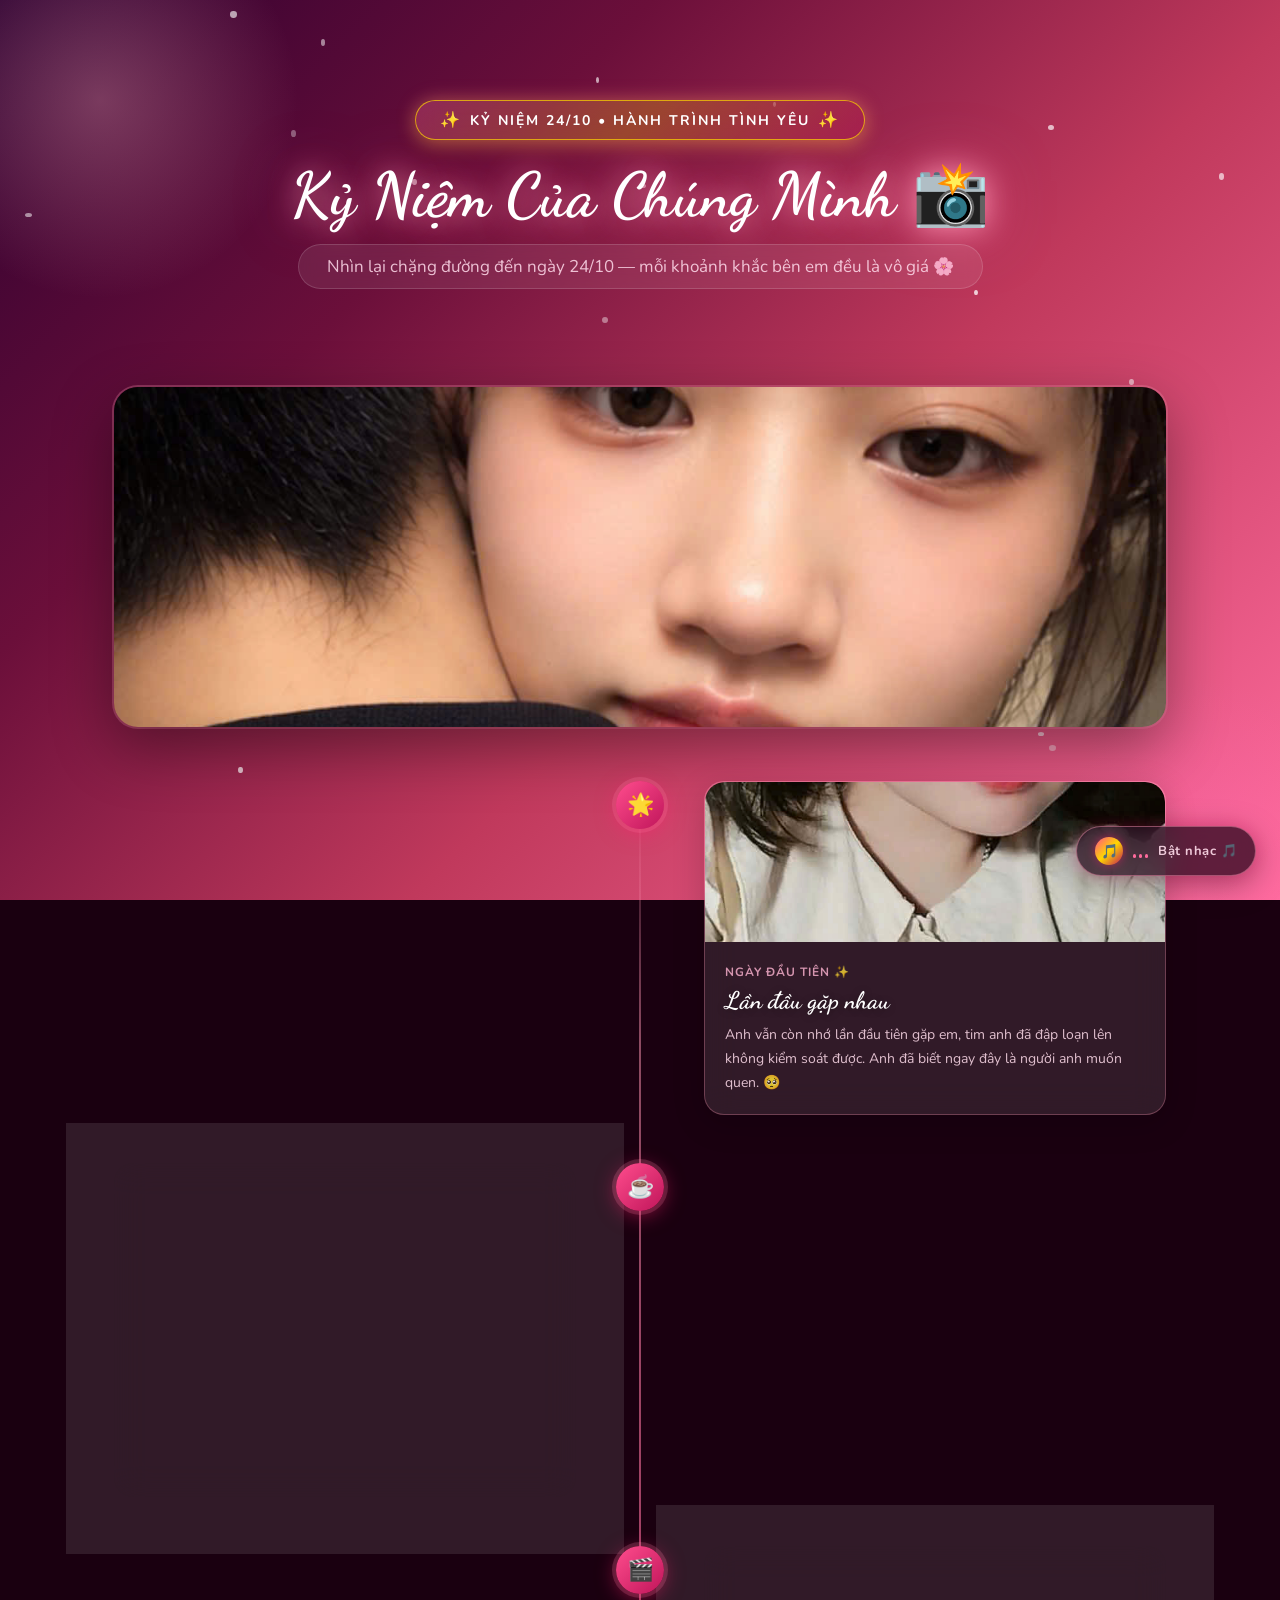
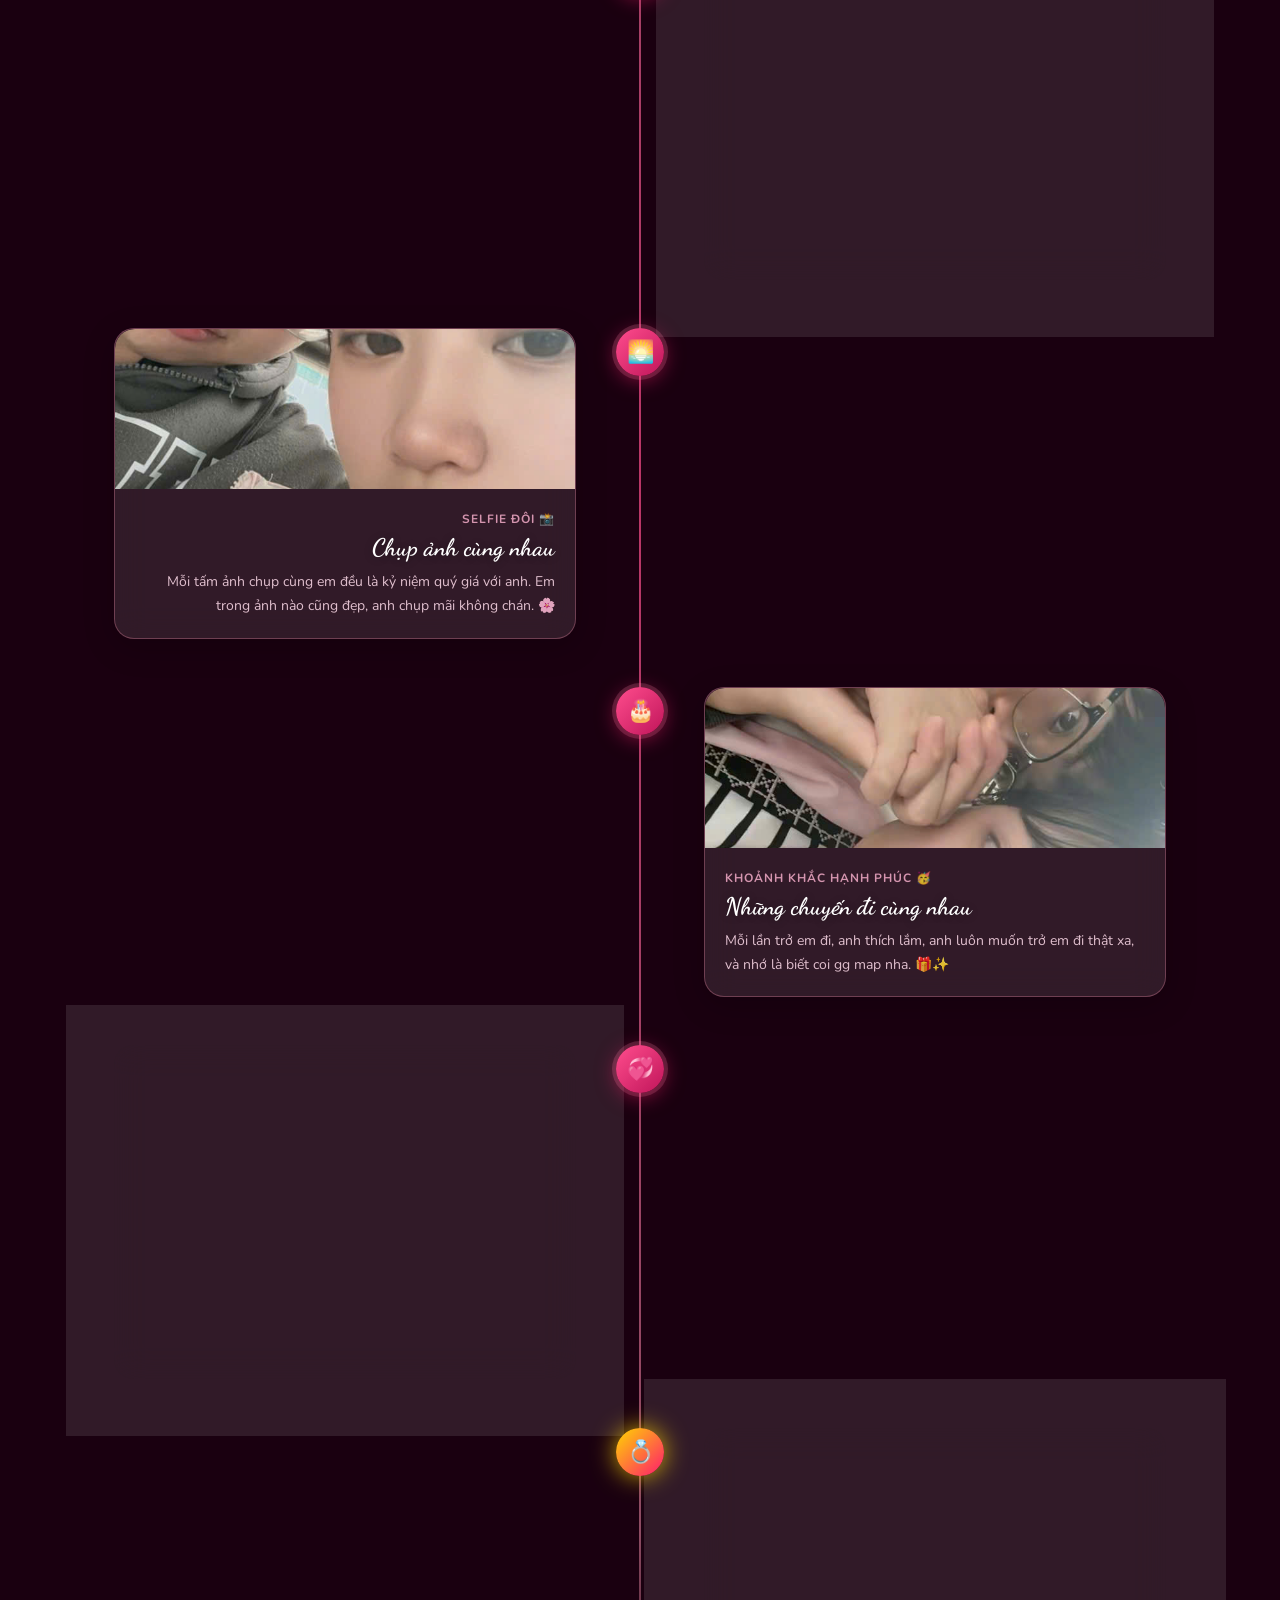
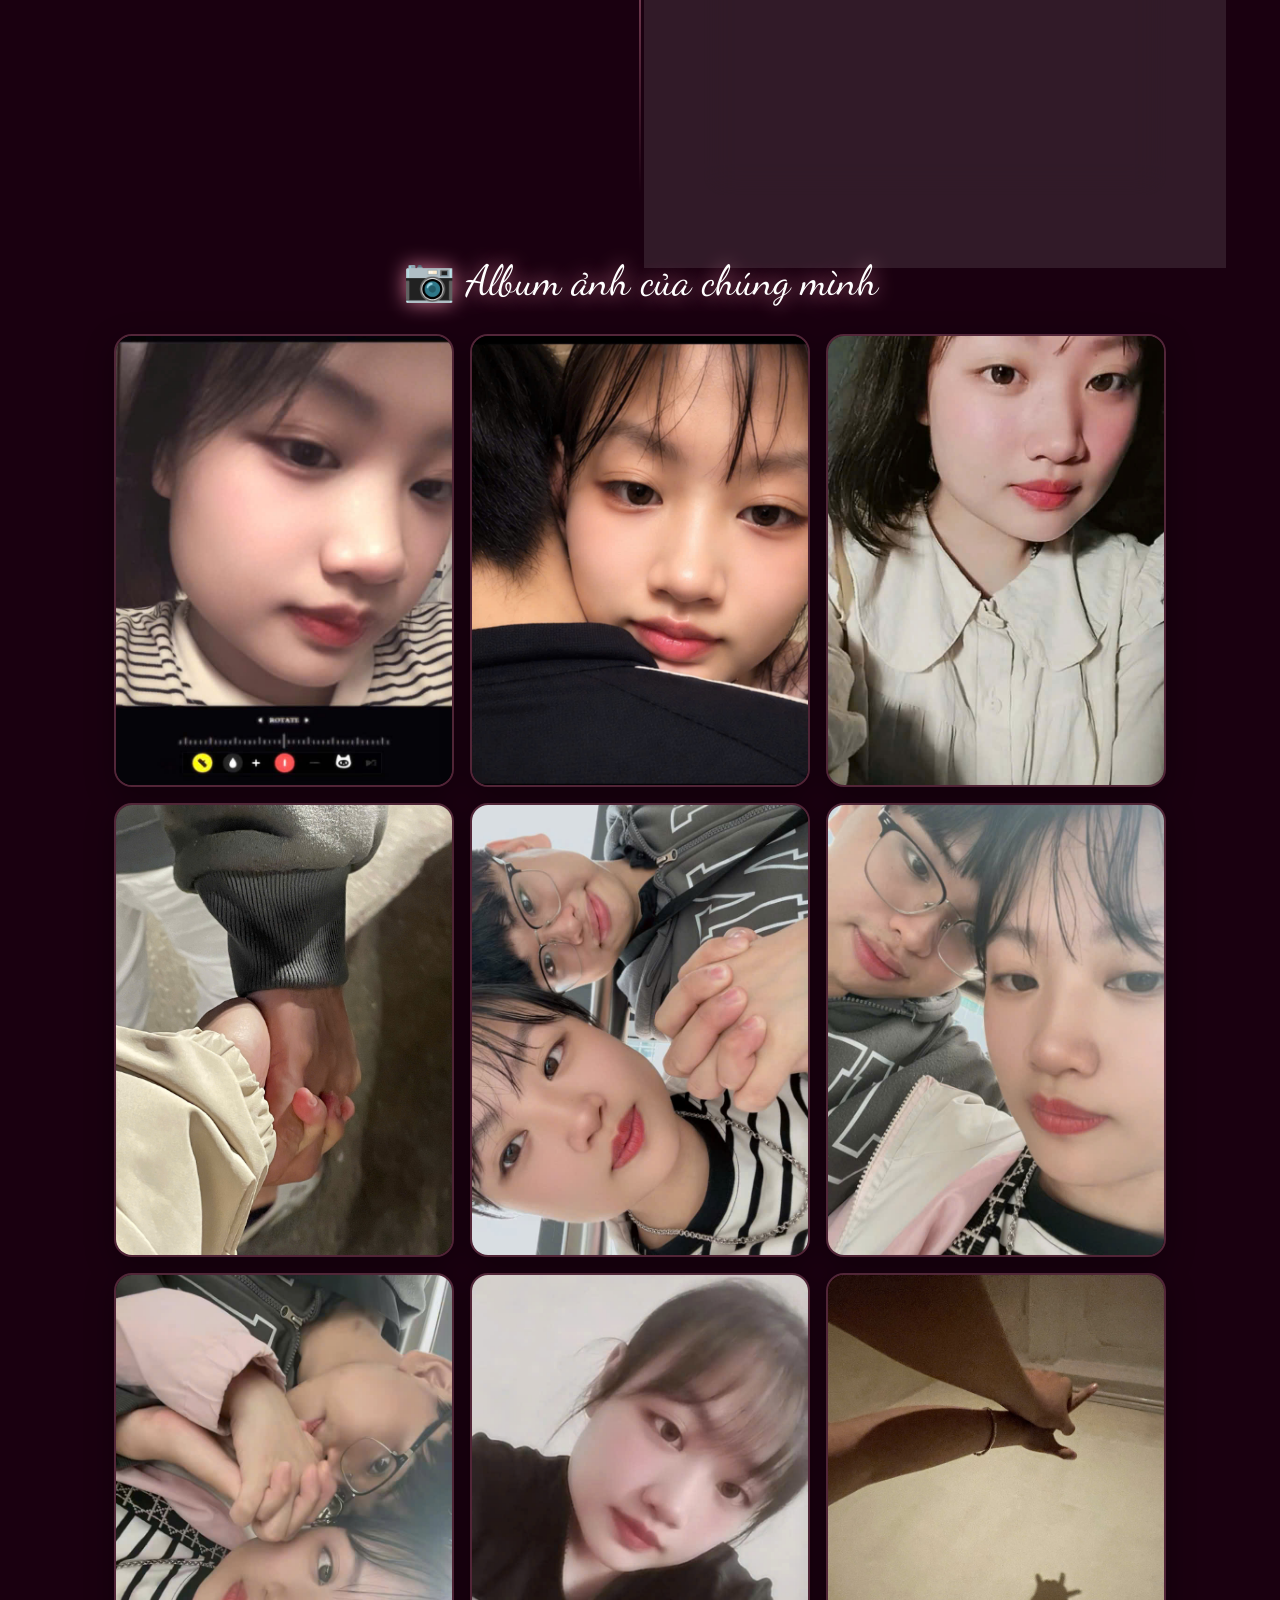
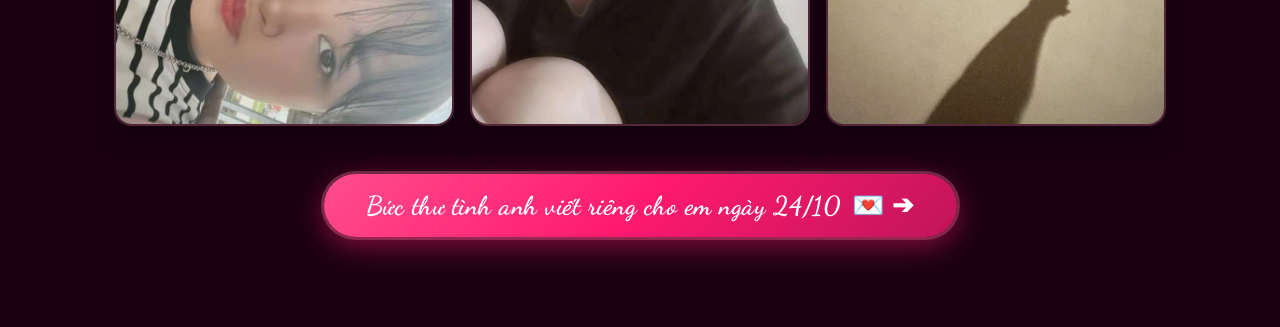
==== commit 019c6170: "Updated DE v1.3" ====
--- a/memories.html
+++ b/memories.html
@@ -172,7 +172,7 @@
             <div style="padding:16px 20px 20px;">
             <div class="timeline-date">Khoảnh khắc ngọt ngào 🤝</div>
             <div class="timeline-title">Nắm tay nhau</div>
-            <div class="timeline-text">Khoảnh khắc nắm tay nhau lần đầu, tim anh đập nhanh lắm. Cảm giác đó anh sẽ không bao giờ quên được. ❤️</div>
+            <div class="timeline-text">Khoảnh khắc nắm tay nhau lần đầu, tim anh đập nhanh lắm. Cảm giác đó anh sẽ không bao giờ quên được và lần đâu tiên thấy em ở sân bay, anh cũng nghĩ là con bé này sao cute thế hehe. ❤️</div>
             </div>
           </div>
         </li>
@@ -196,7 +196,7 @@
             <div style="padding:16px 20px 20px;">
             <div class="timeline-date">Khoảnh khắc hạnh phúc 🥳</div>
             <div class="timeline-title">Những chuyến đi cùng nhau</div>
-            <div class="timeline-text">Mỗi chuyến đi cùng em đều là một cuộc phiêu lưu nhỏ tuyệt vời. Anh muốn cùng em đi thật nhiều nơi hơn nữa. 🎁✨</div>
+            <div class="timeline-text">Mỗi lần trở em đi, anh thích lắm, anh luôn muốn trở em đi thật xa, và nhớ là biết coi gg map nha. 🎁✨</div>
             </div>
           </div>
         </li>
@@ -333,6 +333,60 @@
         if (e.key === 'Escape') closeLightbox({ target: document.getElementById('lightbox') });
       }
     });
+
+    // Background Music Player
+    const bgAudio = document.getElementById('bgAudio');
+    const musicToggle = document.getElementById('musicToggle');
+    const musicLabel = document.getElementById('musicLabel');
+
+    function playMusic() {
+      bgAudio.play().then(() => {
+        musicToggle.classList.add('playing');
+        musicLabel.textContent = 'Đang phát nhạc 💕';
+      }).catch(() => {
+        musicToggle.classList.remove('playing');
+        musicLabel.textContent = 'Bật nhạc 🎵';
+      });
+    }
+
+    function toggleMusic(e) {
+      if (e) e.stopPropagation();
+      if (bgAudio.paused) {
+        playMusic();
+      } else {
+        bgAudio.pause();
+        musicToggle.classList.remove('playing');
+        musicLabel.textContent = 'Bật nhạc 🎵';
+      }
+    }
+
+    musicToggle.addEventListener('click', toggleMusic);
+
+    // Try auto-play immediately
+    playMusic();
+
+    // Browser policy fallback: play on first interaction/scroll
+    const autoPlayOnGesture = () => {
+      if (bgAudio.paused) {
+        playMusic();
+      }
+      document.removeEventListener('click', autoPlayOnGesture);
+      document.removeEventListener('touchstart', autoPlayOnGesture);
+      document.removeEventListener('scroll', autoPlayOnGesture);
+    };
+    document.addEventListener('click', autoPlayOnGesture);
+    document.addEventListener('touchstart', autoPlayOnGesture);
+    document.addEventListener('scroll', autoPlayOnGesture);
   </script>
+
+  <!-- Background Audio & Floating Music Toggle -->
+  <audio id="bgAudio" src="./sound/sound.mp3" loop></audio>
+  <button class="music-toggle-btn" id="musicToggle" type="button" title="Bật / Tắt nhạc">
+    <div class="music-disk">🎵</div>
+    <div class="music-equalizer">
+      <span></span><span></span><span></span>
+    </div>
+    <span class="music-label" id="musicLabel">Bật nhạc 🎵</span>
+  </button>
 </body>
 </html>
--- a/css/style.css
+++ b/css/style.css
@@ -853,4 +853,83 @@
   transform: translateY(-5px) scale(1.05);
   box-shadow: 0 16px 40px rgba(255, 30, 110, 0.8), 0 0 0 5px rgba(255, 200, 220, 0.5);
   color: #fff !important;
+}
+
+/* ===== FLOATING MUSIC BUTTON ===== */
+.music-toggle-btn {
+  position: fixed;
+  bottom: 24px;
+  right: 24px;
+  z-index: 9999;
+  background: rgba(30, 0, 20, 0.7);
+  backdrop-filter: blur(16px);
+  -webkit-backdrop-filter: blur(16px);
+  border: 1.5px solid rgba(255, 150, 180, 0.45);
+  border-radius: 50px;
+  padding: 10px 18px;
+  display: flex;
+  align-items: center;
+  gap: 10px;
+  color: #fff;
+  cursor: pointer;
+  box-shadow: 0 8px 32px rgba(0, 0, 0, 0.35), 0 0 15px rgba(255, 30, 110, 0.3);
+  transition: all 0.3s cubic-bezier(0.34, 1.56, 0.64, 1);
+  outline: none;
+  font-family: 'Nunito', sans-serif;
+  font-size: 13px;
+  font-weight: 700;
+  user-select: none;
+}
+.music-toggle-btn:hover {
+  transform: translateY(-3px) scale(1.05);
+  border-color: rgba(255, 215, 0, 0.8);
+  box-shadow: 0 12px 36px rgba(255, 30, 110, 0.5), 0 0 25px rgba(255, 215, 0, 0.4);
+}
+.music-disk {
+  width: 28px;
+  height: 28px;
+  border-radius: 50%;
+  background: linear-gradient(135deg, #ff4d8d, #ffd700, #c0155a);
+  display: flex;
+  align-items: center;
+  justify-content: center;
+  font-size: 14px;
+  box-shadow: 0 0 10px rgba(255, 30, 110, 0.5);
+}
+.music-toggle-btn.playing .music-disk {
+  animation: spinDisk 3.5s linear infinite;
+}
+@keyframes spinDisk {
+  from { transform: rotate(0deg); }
+  to { transform: rotate(360deg); }
+}
+.music-equalizer {
+  display: flex;
+  align-items: flex-end;
+  gap: 3px;
+  height: 14px;
+}
+.music-equalizer span {
+  width: 3px;
+  height: 4px;
+  background: #ff6b9d;
+  border-radius: 2px;
+  transition: height 0.2s ease;
+}
+.music-toggle-btn.playing .music-equalizer span:nth-child(1) {
+  animation: eqWave 0.8s ease-in-out infinite alternate;
+}
+.music-toggle-btn.playing .music-equalizer span:nth-child(2) {
+  animation: eqWave 0.6s ease-in-out infinite alternate 0.2s;
+}
+.music-toggle-btn.playing .music-equalizer span:nth-child(3) {
+  animation: eqWave 1s ease-in-out infinite alternate 0.4s;
+}
+@keyframes eqWave {
+  0% { height: 4px; background: #ff6b9d; }
+  100% { height: 14px; background: #ffd700; }
+}
+.music-label {
+  color: rgba(255, 220, 235, 0.9);
+  letter-spacing: 0.5px;
 }
